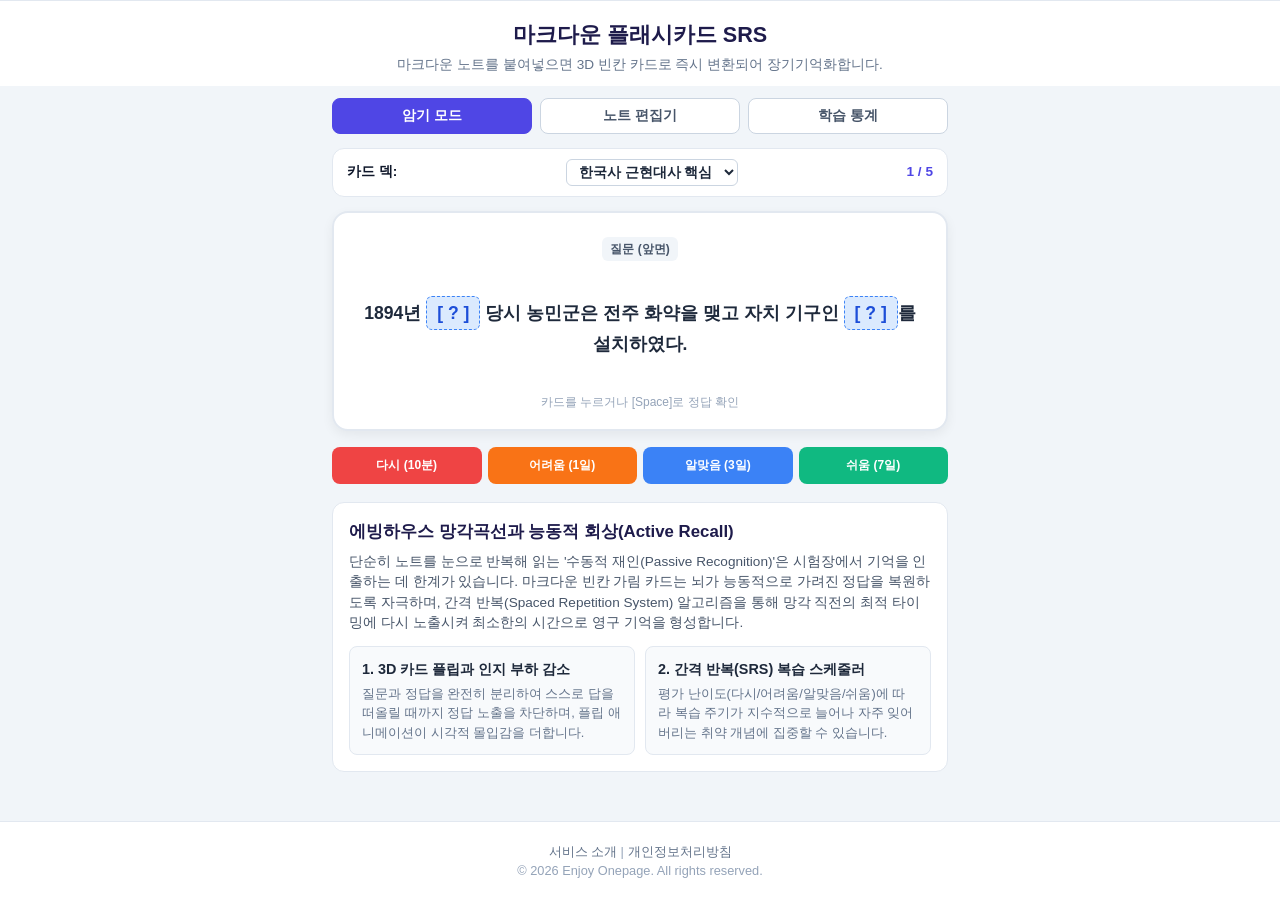
==== index.html @ fa4e1e88 "feat: launch markdown-flashcard-srs with full standalone engine & adsense" ====
<!DOCTYPE html>
<html lang="ko">
<head>
  <meta charset="UTF-8">
  <meta name="viewport" content="width=device-width, initial-scale=1.0">
  <title>마크다운 플래시카드 SRS - 3D 빈칸 암기 스튜디오</title>
  <meta name="description" content="마크다운 요약 노트를 붙여넣으면 ==빈칸 가림== 3D 플래시카드로 즉시 변환되어 간격 반복(SRS) 알고리즘으로 암기 효율을 극대화하는 수험생 학습 도구입니다.">
  <meta name="site-status" content="published">
  <link rel="canonical" href="https://markdown-flashcard-srs.enjoy-onepage.com/">
  <link rel="manifest" href="manifest.json">
  <link rel="stylesheet" href="style.css">
  <script async src="https://pagead2.googlesyndication.com/pagead/js/adsbygoogle.js?client=ca-pub-1644781424103135" crossorigin="anonymous"></script>
</head>
<body>
  <aside class="ad-top-wrapper" aria-label="광고 영역">
    <div class="ad-top-box">
      <ins class="adsbygoogle"
           style="display:block; max-height:90px;"
           data-ad-client="ca-pub-1644781424103135"
           data-ad-slot="3824727725"
           data-ad-format="horizontal"
           data-full-width-responsive="false"></ins>
      <script>(adsbygoogle = window.adsbygoogle || []).push({});</script>
    </div>
  </aside>

  <header class="app-header">
    <h1 class="app-title">마크다운 플래시카드 SRS</h1>
    <p class="app-desc">마크다운 노트를 붙여넣으면 3D 빈칸 카드로 즉시 변환되어 장기기억화합니다.</p>
  </header>

  <main class="main-container">
    <div class="top-nav-tabs">
      <button class="nav-tab active" data-tab="study">암기 모드</button>
      <button class="nav-tab" data-tab="editor">노트 편집기</button>
      <button class="nav-tab" data-tab="stats">학습 통계</button>
    </div>

    <!-- 1. Study View -->
    <section class="tab-pane active" id="paneStudy">
      <div class="deck-selector-bar">
        <label for="deckSelect">카드 덱:</label>
        <select id="deckSelect">
          <option value="korean_history">한국사 근현대사 핵심</option>
          <option value="social_studies">사회문화 핵심 개념</option>
          <option value="science_bio">생명과학 유전 핵심</option>
          <option value="custom">내 마크다운 노트</option>
        </select>
        <span class="card-counter" id="cardCounter">1 / 5</span>
      </div>

      <div class="card-stage">
        <div class="flip-card" id="flipCard">
          <div class="flip-card-inner" id="flipCardInner">
            <div class="flip-card-front">
              <span class="card-badge">질문 (앞면)</span>
              <div class="card-content" id="cardFrontText">카드를 불러오는 중...</div>
              <span class="flip-hint">카드를 누르거나 [Space]로 정답 확인</span>
            </div>
            <div class="flip-card-back">
              <span class="card-badge back">정답 (뒷면)</span>
              <div class="card-content" id="cardBackText">정답 내용</div>
              <span class="flip-hint">하단 버튼이나 [1~4] 키로 난이도 평가</span>
            </div>
          </div>
        </div>
      </div>

      <div class="srs-controls" id="srsControls">
        <button class="srs-btn again" data-grade="1" title="단축키 1">다시 (10분)</button>
        <button class="srs-btn hard" data-grade="2" title="단축키 2">어려움 (1일)</button>
        <button class="srs-btn good" data-grade="3" title="단축키 3">알맞음 (3일)</button>
        <button class="srs-btn easy" data-grade="4" title="단축키 4">쉬움 (7일)</button>
      </div>
    </section>

    <!-- 2. Editor View -->
    <section class="tab-pane" id="paneEditor">
      <div class="editor-guide">
        <p><strong>작성 팁:</strong> 가리고 싶은 단어를 <code>==단어==</code> 또는 <code>{{c1::단어}}</code>로 감싸세요. 한 줄당 카드 한 장이 생성됩니다.</p>
      </div>
      <textarea id="markdownInput" class="md-textarea" rows="8" placeholder="예시:&#10;1894년 ==동학 농민 운동== 당시 농민군은 전주 화약을 맺고 자치 기구인 ==집강소==를 설치하였다.&#10;조선 태종은 ==호패법==을 실시하여 군정과 조세를 안정시켰다."></textarea>
      <div class="editor-actions">
        <button class="action-btn" id="applyMdBtn">카드 덱으로 변환하기</button>
        <button class="action-btn secondary" id="resetSampleBtn">예시 노트 불러오기</button>
      </div>
    </section>

    <!-- 3. Stats View -->
    <section class="tab-pane" id="paneStats">
      <div class="stats-card">
        <h3>학습 성취도 요약</h3>
        <div class="stats-grid">
          <div class="stat-box">
            <span class="stat-num" id="statTotalCards">0</span>
            <span class="stat-lbl">총 카드 수</span>
          </div>
          <div class="stat-box">
            <span class="stat-num" id="statReviewedToday">0</span>
            <span class="stat-lbl">오늘 복습한 카드</span>
          </div>
          <div class="stat-box">
            <span class="stat-num" id="statMastered">0</span>
            <span class="stat-lbl">장기 기억화 (쉬움)</span>
          </div>
        </div>
      </div>
    </section>

    <div class="ad-mid-wrapper">
      <ins class="adsbygoogle"
           style="display:block; text-align:center;"
           data-ad-layout="in-article"
           data-ad-format="fluid"
           data-ad-client="ca-pub-1644781424103135"
           data-ad-slot="1186914926"></ins>
      <script>(adsbygoogle = window.adsbygoogle || []).push({});</script>
    </div>

    <section class="edu-guide">
      <h2>에빙하우스 망각곡선과 능동적 회상(Active Recall)</h2>
      <p>단순히 노트를 눈으로 반복해 읽는 '수동적 재인(Passive Recognition)'은 시험장에서 기억을 인출하는 데 한계가 있습니다. 마크다운 빈칸 가림 카드는 뇌가 능동적으로 가려진 정답을 복원하도록 자극하며, 간격 반복(Spaced Repetition System) 알고리즘을 통해 망각 직전의 최적 타이밍에 다시 노출시켜 최소한의 시간으로 영구 기억을 형성합니다.</p>
      <div class="guide-cards">
        <div class="guide-card">
          <h3>1. 3D 카드 플립과 인지 부하 감소</h3>
          <p>질문과 정답을 완전히 분리하여 스스로 답을 떠올릴 때까지 정답 노출을 차단하며, 플립 애니메이션이 시각적 몰입감을 더합니다.</p>
        </div>
        <div class="guide-card">
          <h3>2. 간격 반복(SRS) 복습 스케줄러</h3>
          <p>평가 난이도(다시/어려움/알맞음/쉬움)에 따라 복습 주기가 지수적으로 늘어나 자주 잊어버리는 취약 개념에 집중할 수 있습니다.</p>
        </div>
      </div>
    </section>

    <div class="ad-bottom-wrapper">
      <ins class="adsbygoogle"
           style="display:block"
           data-ad-format="autorelaxed"
           data-ad-client="ca-pub-1644781424103135"
           data-ad-slot="3416334507"></ins>
      <script>(adsbygoogle = window.adsbygoogle || []).push({});</script>
    </div>
  </main>

  <footer class="app-footer">
    <div class="footer-links">
      <a href="about.html">서비스 소개</a> | 
      <a href="privacy.html">개인정보처리방침</a>
    </div>
    <p>&copy; 2026 Enjoy Onepage. All rights reserved.</p>
  </footer>

  <script src="app.js"></script>
</body>
</html>
---- style.css ----
* {
  box-sizing: border-box;
  margin: 0;
  padding: 0;
}

body {
  font-family: -apple-system, BlinkMacSystemFont, "Segoe UI", Roboto, "Noto Sans KR", sans-serif;
  background-color: #f1f5f9;
  color: #0f172a;
  line-height: 1.5;
  display: flex;
  flex-direction: column;
  min-height: 100vh;
  overflow-x: hidden;
}

.ad-top-wrapper {
  width: 100%;
  max-height: 90px;
  overflow: hidden;
  display: flex;
  justify-content: center;
  background: #f1f5f9;
  border-bottom: 1px solid #e2e8f0;
}

.ad-top-box {
  width: 100%;
  max-width: 1200px;
  max-height: 90px;
  overflow: hidden;
}

.app-header {
  text-align: center;
  padding: 18px 12px 10px;
  background: #ffffff;
}

.app-title {
  font-size: 1.35rem;
  font-weight: 800;
  color: #1e1b4b;
  margin-bottom: 4px;
}

.app-desc {
  font-size: 0.85rem;
  color: #64748b;
}

.main-container {
  width: 100%;
  max-width: 640px;
  margin: 0 auto;
  padding: 12px;
  flex: 1;
}

.top-nav-tabs {
  display: flex;
  gap: 8px;
  margin-bottom: 14px;
}

.nav-tab {
  flex: 1;
  padding: 8px 10px;
  font-size: 0.85rem;
  font-weight: 700;
  border: 1px solid #cbd5e1;
  background: #ffffff;
  border-radius: 8px;
  cursor: pointer;
  color: #475569;
}

.nav-tab.active {
  background: #4f46e5;
  border-color: #4f46e5;
  color: #ffffff;
}

.tab-pane {
  display: none;
}

.tab-pane.active {
  display: block;
}

/* Study View */
.deck-selector-bar {
  display: flex;
  align-items: center;
  justify-content: space-between;
  background: #ffffff;
  padding: 10px 14px;
  border-radius: 12px;
  border: 1px solid #e2e8f0;
  margin-bottom: 14px;
  font-size: 0.85rem;
  font-weight: 600;
  gap: 8px;
  flex-wrap: wrap;
}

.deck-selector-bar select {
  padding: 4px 8px;
  border: 1px solid #cbd5e1;
  border-radius: 6px;
  font-size: 0.85rem;
  font-weight: 600;
  color: #1e293b;
  background: #ffffff;
}

.card-counter {
  color: #4f46e5;
  font-weight: 700;
}

.card-stage {
  perspective: 1000px;
  margin-bottom: 16px;
}

.flip-card {
  width: 100%;
  min-height: 220px;
  cursor: pointer;
}

.flip-card-inner {
  position: relative;
  width: 100%;
  min-height: 220px;
  text-align: center;
  transition: transform 0.6s cubic-bezier(0.4, 0, 0.2, 1);
  transform-style: preserve-3d;
}

.flip-card.flipped .flip-card-inner {
  transform: rotateY(180deg);
}

.flip-card-front, .flip-card-back {
  position: absolute;
  width: 100%;
  height: 100%;
  -webkit-backface-visibility: hidden;
  backface-visibility: hidden;
  border-radius: 16px;
  padding: 24px 18px 18px;
  display: flex;
  flex-direction: column;
  justify-content: space-between;
  align-items: center;
  box-shadow: 0 4px 12px rgba(0,0,0,0.06);
}

.flip-card-front {
  background: #ffffff;
  border: 2px solid #e2e8f0;
}

.flip-card-back {
  background: #eef2ff;
  border: 2px solid #818cf8;
  transform: rotateY(180deg);
}

.card-badge {
  font-size: 0.75rem;
  font-weight: 800;
  padding: 3px 8px;
  background: #f1f5f9;
  color: #475569;
  border-radius: 6px;
}

.card-badge.back {
  background: #c7d2fe;
  color: #312e81;
}

.card-content {
  font-size: 1.1rem;
  font-weight: 600;
  line-height: 1.6;
  color: #1e293b;
  margin: 14px 0;
  word-break: keep-all;
}

.cloze-blank {
  display: inline-block;
  padding: 2px 10px;
  background: #dbeafe;
  border: 1px dashed #3b82f6;
  border-radius: 6px;
  color: #1d4ed8;
  font-weight: 800;
}

.cloze-answer {
  display: inline-block;
  padding: 2px 10px;
  background: #bbf7d0;
  border: 1px solid #16a34a;
  border-radius: 6px;
  color: #15803d;
  font-weight: 800;
}

.flip-hint {
  font-size: 0.75rem;
  color: #94a3b8;
}

.srs-controls {
  display: grid;
  grid-template-columns: repeat(4, 1fr);
  gap: 6px;
  margin-bottom: 16px;
}

.srs-btn {
  padding: 10px 4px;
  font-size: 0.75rem;
  font-weight: 800;
  border: none;
  border-radius: 8px;
  cursor: pointer;
  color: #ffffff;
  text-align: center;
  transition: opacity 0.15s;
}

.srs-btn:active {
  opacity: 0.8;
}

.srs-btn.again { background: #ef4444; }
.srs-btn.hard { background: #f97316; }
.srs-btn.good { background: #3b82f6; }
.srs-btn.easy { background: #10b981; }

/* Editor View */
.editor-guide {
  background: #ffffff;
  border: 1px solid #e2e8f0;
  border-radius: 8px;
  padding: 10px;
  font-size: 0.8rem;
  color: #475569;
  margin-bottom: 10px;
}

.editor-guide code {
  background: #f1f5f9;
  padding: 2px 4px;
  border-radius: 4px;
  color: #4f46e5;
}

.md-textarea {
  width: 100%;
  padding: 12px;
  font-family: inherit;
  font-size: 0.9rem;
  border: 1px solid #cbd5e1;
  border-radius: 8px;
  background: #ffffff;
  resize: vertical;
  line-height: 1.5;
  margin-bottom: 10px;
}

.editor-actions {
  display: flex;
  gap: 8px;
}

.action-btn {
  flex: 1;
  padding: 8px 12px;
  font-size: 0.85rem;
  font-weight: 700;
  background: #4f46e5;
  color: #ffffff;
  border: none;
  border-radius: 8px;
  cursor: pointer;
}

.action-btn.secondary {
  background: #64748b;
}

/* Stats View */
.stats-card {
  background: #ffffff;
  border: 1px solid #e2e8f0;
  border-radius: 12px;
  padding: 16px;
  margin-bottom: 16px;
}

.stats-card h3 {
  font-size: 0.95rem;
  margin-bottom: 12px;
  color: #1e1b4b;
}

.stats-grid {
  display: grid;
  grid-template-columns: repeat(3, 1fr);
  gap: 8px;
}

.stat-box {
  background: #f8fafc;
  border: 1px solid #e2e8f0;
  border-radius: 8px;
  padding: 12px 6px;
  text-align: center;
}

.stat-num {
  display: block;
  font-size: 1.3rem;
  font-weight: 800;
  color: #4f46e5;
  margin-bottom: 2px;
}

.stat-lbl {
  font-size: 0.75rem;
  color: #64748b;
}

.ad-mid-wrapper, .ad-bottom-wrapper {
  margin: 18px 0;
  width: 100%;
  text-align: center;
}

.edu-guide {
  background: #ffffff;
  border: 1px solid #e2e8f0;
  border-radius: 12px;
  padding: 16px;
  margin-bottom: 16px;
}

.edu-guide h2 {
  font-size: 1.05rem;
  color: #1e1b4b;
  margin-bottom: 8px;
}

.edu-guide p {
  font-size: 0.85rem;
  color: #475569;
  margin-bottom: 12px;
}

.guide-cards {
  display: grid;
  grid-template-columns: 1fr;
  gap: 10px;
}

@media (min-width: 600px) {
  .guide-cards {
    grid-template-columns: 1fr 1fr;
  }
}

.guide-card {
  background: #f8fafc;
  padding: 12px;
  border-radius: 8px;
  border: 1px solid #e2e8f0;
}

.guide-card h3 {
  font-size: 0.9rem;
  color: #1e293b;
  margin-bottom: 4px;
}

.guide-card p {
  font-size: 0.8rem;
  color: #64748b;
  margin-bottom: 0;
}

.app-footer {
  text-align: center;
  padding: 20px 10px;
  font-size: 0.8rem;
  color: #94a3b8;
  border-top: 1px solid #e2e8f0;
  background: #ffffff;
}

.footer-links a {
  color: #64748b;
  text-decoration: none;
}
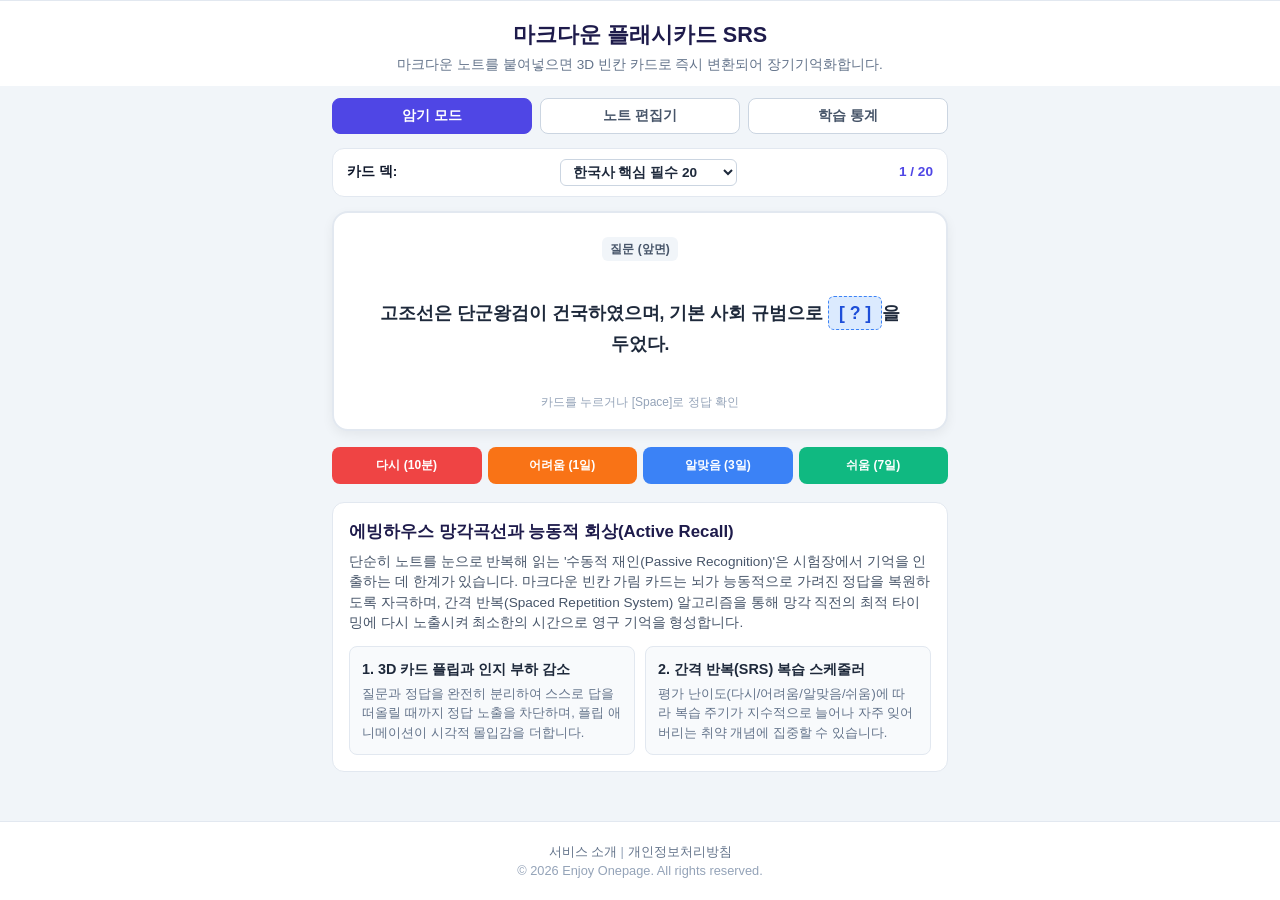
==== commit 370d23ad: "feat: expand to 100 curriculum flashcards across 5 decks" ====
--- a/index.html
+++ b/index.html
@@ -41,9 +41,11 @@
       <div class="deck-selector-bar">
         <label for="deckSelect">카드 덱:</label>
         <select id="deckSelect">
-          <option value="korean_history">한국사 근현대사 핵심</option>
-          <option value="social_studies">사회문화 핵심 개념</option>
-          <option value="science_bio">생명과학 유전 핵심</option>
+          <option value="korean_history">한국사 핵심 필수 20</option>
+          <option value="social_studies">사회·경제 필수 20</option>
+          <option value="science_bio">통합·생명과학 필수 20</option>
+          <option value="world_history">세계사 핵심 필수 20</option>
+          <option value="english_proverbs">영미 명문 속담 20</option>
           <option value="custom">내 마크다운 노트</option>
         </select>
         <span class="card-counter" id="cardCounter">1 / 5</span>
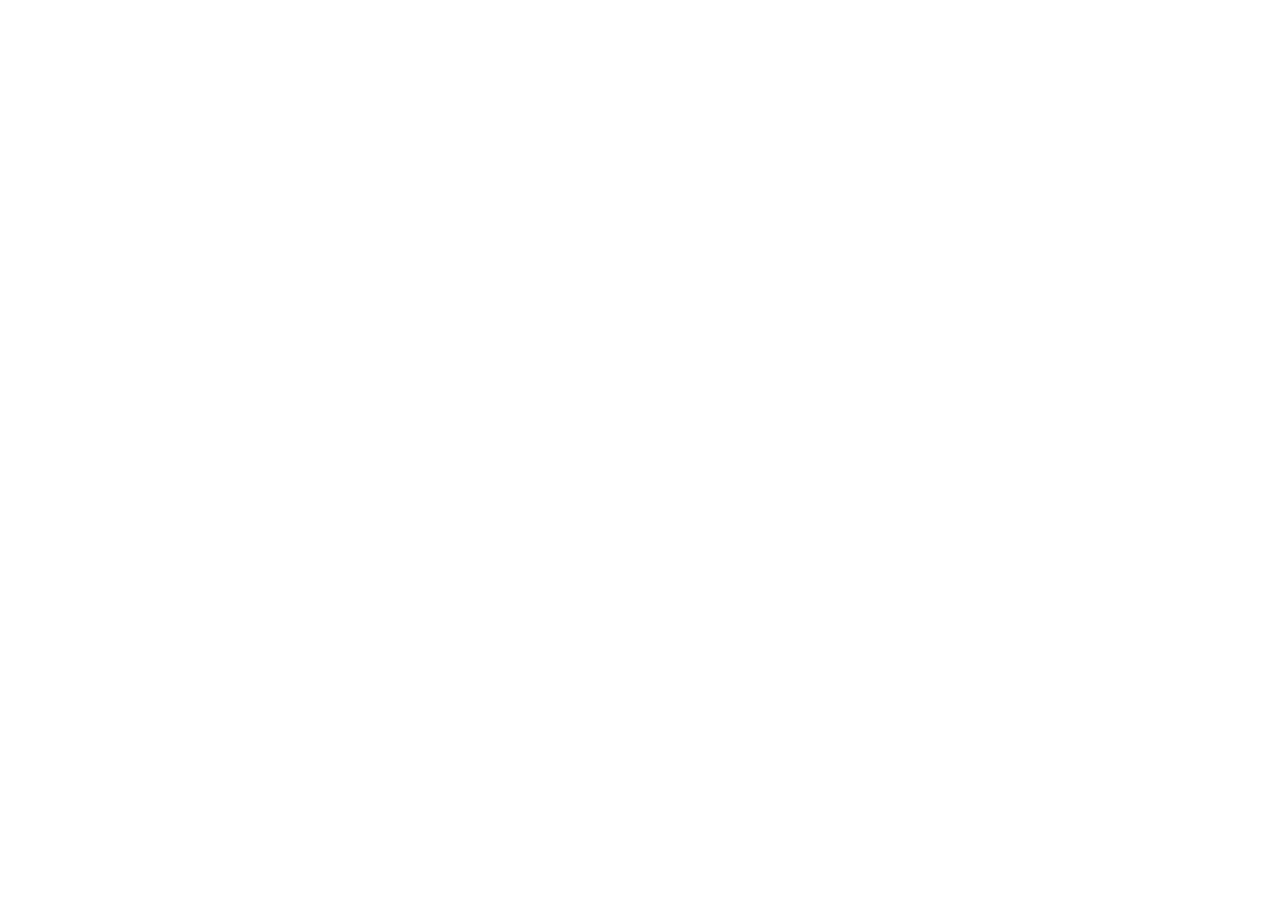
==== commit 4430d933: "merge: redirect to flashcard.enjoy-onepage.com - user decision 2026-10-29 [kiro]" ====
--- a/index.html
+++ b/index.html
@@ -1,157 +1,27 @@
 <!DOCTYPE html>
 <html lang="ko">
 <head>
-  <meta charset="UTF-8">
-  <meta name="viewport" content="width=device-width, initial-scale=1.0">
-  <title>마크다운 플래시카드 SRS - 3D 빈칸 암기 스튜디오</title>
-  <meta name="description" content="마크다운 요약 노트를 붙여넣으면 ==빈칸 가림== 3D 플래시카드로 즉시 변환되어 간격 반복(SRS) 알고리즘으로 암기 효율을 극대화하는 수험생 학습 도구입니다.">
-  <meta name="site-status" content="published">
-  <link rel="canonical" href="https://markdown-flashcard-srs.enjoy-onepage.com/">
-  <link rel="manifest" href="manifest.json">
-  <link rel="stylesheet" href="style.css">
-  <script async src="https://pagead2.googlesyndication.com/pagead/js/adsbygoogle.js?client=ca-pub-1644781424103135" crossorigin="anonymous"></script>
+<meta charset="UTF-8">
+<meta name="viewport" content="width=device-width, initial-scale=1.0">
+<title>페이지가 옮겨졌습니다</title>
+<meta name="robots" content="noindex, follow">
+<link rel="canonical" href="https://flashcard.enjoy-onepage.com/">
+<meta http-equiv="refresh" content="0; url=https://flashcard.enjoy-onepage.com/">
+<script>location.replace("https://flashcard.enjoy-onepage.com/");</script>
+<style>
+body{margin:0;min-height:100vh;display:flex;align-items:center;justify-content:center;padding:24px;box-sizing:border-box;background:#0f172a;color:#e2e8f0;font-family:system-ui,-apple-system,"Apple SD Gothic Neo","Malgun Gothic","Segoe UI",Roboto,sans-serif;word-break:keep-all}
+main{max-width:34rem;text-align:center}
+h1{font-size:1.5rem;margin:0 0 .75rem}
+p{margin:0 0 1rem;line-height:1.6;color:#cbd5e1}
+a{color:#6ee7b7;font-weight:700}
+</style>
 </head>
 <body>
-  <aside class="ad-top-wrapper" aria-label="광고 영역">
-    <div class="ad-top-box">
-      <ins class="adsbygoogle"
-           style="display:block; max-height:90px;"
-           data-ad-client="ca-pub-1644781424103135"
-           data-ad-slot="3824727725"
-           data-ad-format="horizontal"
-           data-full-width-responsive="false"></ins>
-      <script>(adsbygoogle = window.adsbygoogle || []).push({});</script>
-    </div>
-  </aside>
-
-  <header class="app-header">
-    <h1 class="app-title">마크다운 플래시카드 SRS</h1>
-    <p class="app-desc">마크다운 노트를 붙여넣으면 3D 빈칸 카드로 즉시 변환되어 장기기억화합니다.</p>
-  </header>
-
-  <main class="main-container">
-    <div class="top-nav-tabs">
-      <button class="nav-tab active" data-tab="study">암기 모드</button>
-      <button class="nav-tab" data-tab="editor">노트 편집기</button>
-      <button class="nav-tab" data-tab="stats">학습 통계</button>
-    </div>
-
-    <!-- 1. Study View -->
-    <section class="tab-pane active" id="paneStudy">
-      <div class="deck-selector-bar">
-        <label for="deckSelect">카드 덱:</label>
-        <select id="deckSelect">
-          <option value="korean_history">한국사 핵심 필수 20</option>
-          <option value="social_studies">사회·경제 필수 20</option>
-          <option value="science_bio">통합·생명과학 필수 20</option>
-          <option value="world_history">세계사 핵심 필수 20</option>
-          <option value="english_proverbs">영미 명문 속담 20</option>
-          <option value="custom">내 마크다운 노트</option>
-        </select>
-        <span class="card-counter" id="cardCounter">1 / 5</span>
-      </div>
-
-      <div class="card-stage">
-        <div class="flip-card" id="flipCard">
-          <div class="flip-card-inner" id="flipCardInner">
-            <div class="flip-card-front">
-              <span class="card-badge">질문 (앞면)</span>
-              <div class="card-content" id="cardFrontText">카드를 불러오는 중...</div>
-              <span class="flip-hint">카드를 누르거나 [Space]로 정답 확인</span>
-            </div>
-            <div class="flip-card-back">
-              <span class="card-badge back">정답 (뒷면)</span>
-              <div class="card-content" id="cardBackText">정답 내용</div>
-              <span class="flip-hint">하단 버튼이나 [1~4] 키로 난이도 평가</span>
-            </div>
-          </div>
-        </div>
-      </div>
-
-      <div class="srs-controls" id="srsControls">
-        <button class="srs-btn again" data-grade="1" title="단축키 1">다시 (10분)</button>
-        <button class="srs-btn hard" data-grade="2" title="단축키 2">어려움 (1일)</button>
-        <button class="srs-btn good" data-grade="3" title="단축키 3">알맞음 (3일)</button>
-        <button class="srs-btn easy" data-grade="4" title="단축키 4">쉬움 (7일)</button>
-      </div>
-    </section>
-
-    <!-- 2. Editor View -->
-    <section class="tab-pane" id="paneEditor">
-      <div class="editor-guide">
-        <p><strong>작성 팁:</strong> 가리고 싶은 단어를 <code>==단어==</code> 또는 <code>{{c1::단어}}</code>로 감싸세요. 한 줄당 카드 한 장이 생성됩니다.</p>
-      </div>
-      <textarea id="markdownInput" class="md-textarea" rows="8" placeholder="예시:&#10;1894년 ==동학 농민 운동== 당시 농민군은 전주 화약을 맺고 자치 기구인 ==집강소==를 설치하였다.&#10;조선 태종은 ==호패법==을 실시하여 군정과 조세를 안정시켰다."></textarea>
-      <div class="editor-actions">
-        <button class="action-btn" id="applyMdBtn">카드 덱으로 변환하기</button>
-        <button class="action-btn secondary" id="resetSampleBtn">예시 노트 불러오기</button>
-      </div>
-    </section>
-
-    <!-- 3. Stats View -->
-    <section class="tab-pane" id="paneStats">
-      <div class="stats-card">
-        <h3>학습 성취도 요약</h3>
-        <div class="stats-grid">
-          <div class="stat-box">
-            <span class="stat-num" id="statTotalCards">0</span>
-            <span class="stat-lbl">총 카드 수</span>
-          </div>
-          <div class="stat-box">
-            <span class="stat-num" id="statReviewedToday">0</span>
-            <span class="stat-lbl">오늘 복습한 카드</span>
-          </div>
-          <div class="stat-box">
-            <span class="stat-num" id="statMastered">0</span>
-            <span class="stat-lbl">장기 기억화 (쉬움)</span>
-          </div>
-        </div>
-      </div>
-    </section>
-
-    <div class="ad-mid-wrapper">
-      <ins class="adsbygoogle"
-           style="display:block; text-align:center;"
-           data-ad-layout="in-article"
-           data-ad-format="fluid"
-           data-ad-client="ca-pub-1644781424103135"
-           data-ad-slot="1186914926"></ins>
-      <script>(adsbygoogle = window.adsbygoogle || []).push({});</script>
-    </div>
-
-    <section class="edu-guide">
-      <h2>에빙하우스 망각곡선과 능동적 회상(Active Recall)</h2>
-      <p>단순히 노트를 눈으로 반복해 읽는 '수동적 재인(Passive Recognition)'은 시험장에서 기억을 인출하는 데 한계가 있습니다. 마크다운 빈칸 가림 카드는 뇌가 능동적으로 가려진 정답을 복원하도록 자극하며, 간격 반복(Spaced Repetition System) 알고리즘을 통해 망각 직전의 최적 타이밍에 다시 노출시켜 최소한의 시간으로 영구 기억을 형성합니다.</p>
-      <div class="guide-cards">
-        <div class="guide-card">
-          <h3>1. 3D 카드 플립과 인지 부하 감소</h3>
-          <p>질문과 정답을 완전히 분리하여 스스로 답을 떠올릴 때까지 정답 노출을 차단하며, 플립 애니메이션이 시각적 몰입감을 더합니다.</p>
-        </div>
-        <div class="guide-card">
-          <h3>2. 간격 반복(SRS) 복습 스케줄러</h3>
-          <p>평가 난이도(다시/어려움/알맞음/쉬움)에 따라 복습 주기가 지수적으로 늘어나 자주 잊어버리는 취약 개념에 집중할 수 있습니다.</p>
-        </div>
-      </div>
-    </section>
-
-    <div class="ad-bottom-wrapper">
-      <ins class="adsbygoogle"
-           style="display:block"
-           data-ad-format="autorelaxed"
-           data-ad-client="ca-pub-1644781424103135"
-           data-ad-slot="3416334507"></ins>
-      <script>(adsbygoogle = window.adsbygoogle || []).push({});</script>
-    </div>
-  </main>
-
-  <footer class="app-footer">
-    <div class="footer-links">
-      <a href="about.html">서비스 소개</a> | 
-      <a href="privacy.html">개인정보처리방침</a>
-    </div>
-    <p>&copy; 2026 Enjoy Onepage. All rights reserved.</p>
-  </footer>
-
-  <script src="app.js"></script>
+<main>
+<h1>페이지가 옮겨졌습니다</h1>
+<p>마크다운 플래시카드 SRS - 3D 빈칸 암기 스튜디오 사이트는 운영을 마쳤습니다. 대신 쓸 수 있는 도구: 망각곡선 플래시카드 암기장</p>
+<p>잠시 후 자동으로 이동합니다.</p>
+<p><a href="https://flashcard.enjoy-onepage.com/">망각곡선 플래시카드 암기장 바로 가기</a></p>
+</main>
 </body>
 </html>
